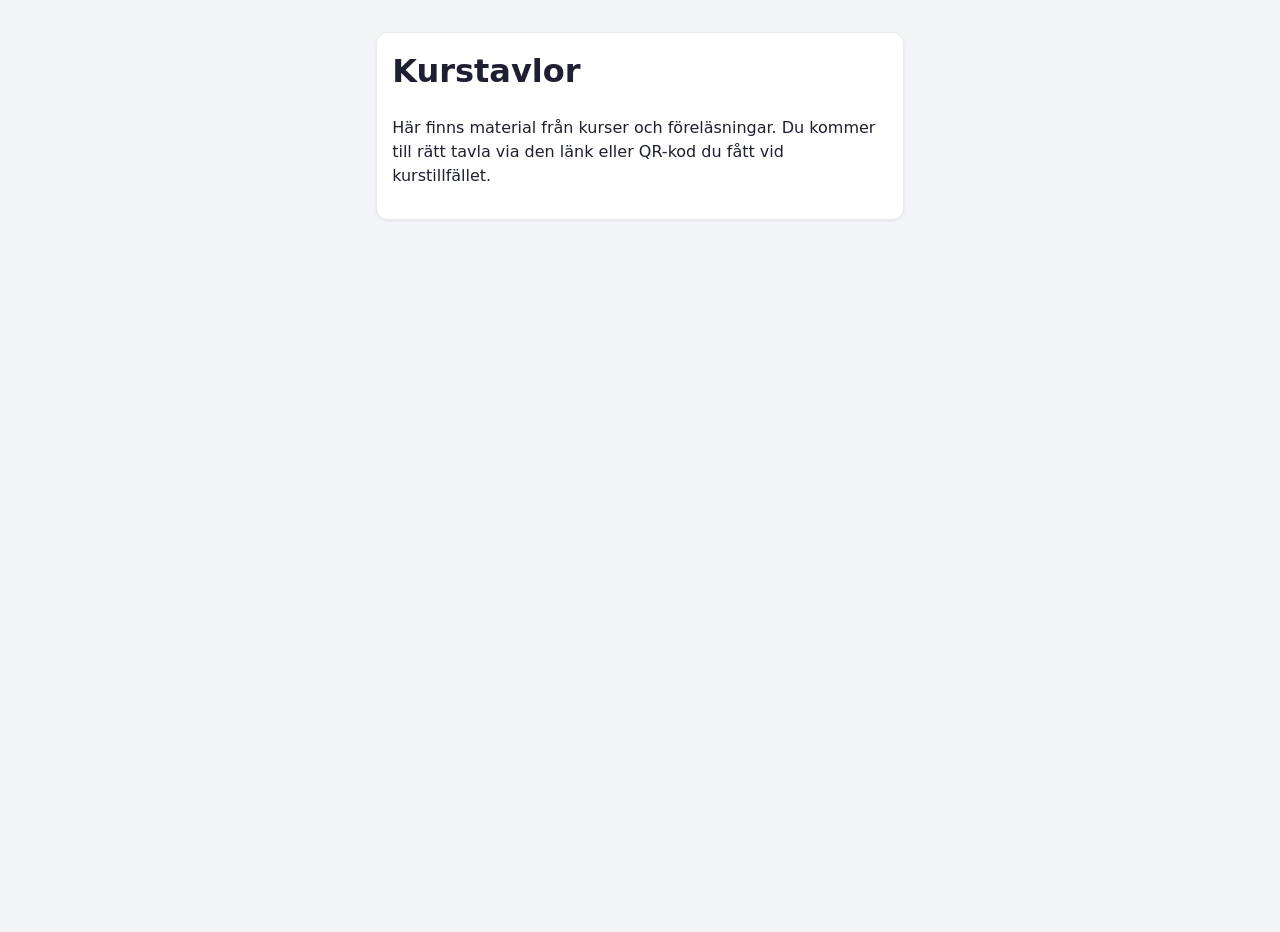
==== index.html @ be794265 "Add files via upload" ====
<!doctype html>
<html lang="sv">
<head>
  <meta charset="utf-8">
  <meta name="viewport" content="width=device-width, initial-scale=1">
  <meta name="robots" content="noindex, nofollow">
  <title>Kurstavlor</title>
  <link rel="stylesheet" href="/mall/tavla.css">
</head>
<body data-profil="neutral">
  <main class="kt-arkiv">
    <div class="post"><div class="post-kropp">
      <h1 style="margin-top:0">Kurstavlor</h1>
      <p>Här finns material från kurser och föreläsningar. Du kommer till rätt tavla via den länk eller QR-kod du fått vid kurstillfället.</p>
    </div></div>
  </main>
</body>
</html>
---- mall/tavla.css ----
/*
  Kurstavlor: gemensamt utseende
  Profilernas färger och typsnitt ligger överst (sök på data-profil).
*/

/* ---------- Profiler ---------- */

:root,
[data-profil="sb"] {
  --typsnitt: "Avenir Next", Avenir, "Segoe UI", "Helvetica Neue", Arial, sans-serif;
  --sida-bg: #f6ecdc;
  --sida-monster: radial-gradient(rgba(0, 0, 0, 0.045) 1px, transparent 1.2px) 0 0 / 18px 18px;
  --huvud-bg: #000;
  --huvud-text: #f6ecdc;
  --huvud-svag: rgba(246, 236, 220, 0.75);
  --text: #111;
  --text-svag: #5a5248;
  --kort-bg: #fff;
  --kort-kant: rgba(0, 0, 0, 0.08);
  --lank: #b5321b;
  --accent: #fd624a;
  --accent-pa: #000;
  --accent-ljus: #ffe9e4;
  --farg0: #fd624a;
  --farg1: #fdb12d;
  --farg2: #f7549b;
  --farg3: #3ad342;
  --farg4: #0098fa;
}

/* GR: Arial. Färgerna är provisoriska tills GR:s profilfärger finns. */
[data-profil="gr"] {
  --typsnitt: Arial, "Helvetica Neue", Helvetica, sans-serif;
  --sida-bg: #eef1f4;
  --sida-monster: none;
  --huvud-bg: #ffffff;
  --huvud-text: #1b2a3a;
  --huvud-svag: #4d5b6a;
  --text: #1b2a3a;
  --text-svag: #4d5b6a;
  --kort-bg: #fff;
  --kort-kant: rgba(27, 42, 58, 0.1);
  --lank: #00548f;
  --accent: #00548f;
  --accent-pa: #fff;
  --accent-ljus: #e3eef7;
  --farg0: #00548f;
  --farg1: #2b8cc4;
  --farg2: #00857c;
  --farg3: #6a5aa8;
  --farg4: #4d5b6a;
}

/* Neutral: lugn och ljus, inspirerad av Valet. Justeras när skärmdump finns. */
[data-profil="neutral"] {
  --typsnitt: system-ui, -apple-system, "Segoe UI", Roboto, Arial, sans-serif;
  --sida-bg: #f3f4f8;
  --sida-monster: none;
  --huvud-bg: #24264a;
  --huvud-text: #fff;
  --huvud-svag: rgba(255, 255, 255, 0.72);
  --text: #1d1f33;
  --text-svag: #555a73;
  --kort-bg: #fff;
  --kort-kant: rgba(29, 31, 51, 0.09);
  --lank: #4646c8;
  --accent: #5b5bd6;
  --accent-pa: #fff;
  --accent-ljus: #ececfb;
  --farg0: #5b5bd6;
  --farg1: #2fa6a0;
  --farg2: #e0767a;
  --farg3: #e2a63b;
  --farg4: #8a8fa8;
}

/* ---------- Grund ---------- */

[hidden] { display: none !important; }

*,
*::before,
*::after { box-sizing: border-box; }

html { -webkit-text-size-adjust: 100%; }

body {
  margin: 0;
  font-family: var(--typsnitt);
  color: var(--text);
  background: var(--sida-monster), var(--sida-bg);
  background-attachment: fixed;
  line-height: 1.5;
  min-height: 100vh;
}

a { color: var(--lank); }
a:focus-visible,
button:focus-visible { outline: 3px solid var(--accent); outline-offset: 2px; }

.ikon { width: 1.15em; height: 1.15em; fill: none; stroke: currentColor; stroke-width: 1.8; stroke-linecap: round; stroke-linejoin: round; flex: none; }

.kt-fel { padding: 2rem; font-size: 1.1rem; }

/* ---------- Sidhuvud ---------- */

.kt-huvud {
  display: flex;
  align-items: center;
  gap: 1.25rem 2rem;
  flex-wrap: wrap;
  padding: 1.1rem clamp(1rem, 3vw, 2.25rem);
  background: var(--huvud-bg);
  color: var(--huvud-text);
  border-bottom: 4px solid var(--accent);
}
.kt-logga img { display: block; height: 46px; width: auto; background: #fff; padding: 6px 10px; border-radius: 8px; }
.kt-logga-text { font-weight: 700; font-size: 1.05rem; }
.kt-titel { flex: 1 1 320px; min-width: 0; }
.kt-titel h1 { margin: 0; font-size: clamp(1.4rem, 2.6vw, 2rem); line-height: 1.2; font-weight: 800; }
.kt-underrubrik { margin: 0.2rem 0 0; color: var(--huvud-svag); font-size: 1.02rem; }
.kt-verktyg { display: flex; gap: 0.5rem; flex-wrap: wrap; }
.kt-utskrift-adress { display: none; }

[data-profil="gr"] .kt-logga img { background: transparent; padding: 0; }

/* ---------- Knappar ---------- */

.kt-knapp {
  display: inline-flex;
  align-items: center;
  gap: 0.45rem;
  font: inherit;
  font-size: 0.95rem;
  font-weight: 600;
  padding: 0.55rem 0.95rem;
  border-radius: 999px;
  border: 2px solid var(--accent);
  background: var(--accent);
  color: var(--accent-pa);
  cursor: pointer;
}
.kt-knapp.sekundar { background: transparent; color: var(--text); }
.kt-knapp.ljus { background: transparent; color: var(--huvud-text); border-color: currentColor; }
.kt-knapp.ljus:hover { background: rgba(127, 127, 127, 0.18); }

/* ---------- Kolumner ---------- */

.kt-kolumner {
  display: flex;
  align-items: flex-start;
  gap: 1rem;
  padding: 1.25rem clamp(1rem, 3vw, 2.25rem) 2.5rem;
  overflow-x: auto;
  scroll-snap-type: x proximity;
  scroll-padding-inline: clamp(1rem, 3vw, 2.25rem);
}

.kolumn {
  flex: 0 0 300px;
  width: 300px;
  scroll-snap-align: start;
}

.kolumn-rubrik { margin: 0 0 0.75rem; font-size: 1.05rem; }
.kolumn-rubrik button {
  all: unset;
  box-sizing: border-box;
  display: flex;
  justify-content: space-between;
  align-items: center;
  gap: 0.5rem;
  width: 100%;
  padding: 0.6rem 0.85rem;
  background: var(--kort-bg);
  border-radius: 10px;
  border-top: 5px solid var(--text);
  box-shadow: 0 1px 2px rgba(0, 0, 0, 0.06);
  font-weight: 800;
  line-height: 1.3;
}
.kolumn-farg0 .kolumn-rubrik button { border-top-color: var(--farg0); }
.kolumn-farg1 .kolumn-rubrik button { border-top-color: var(--farg1); }
.kolumn-farg2 .kolumn-rubrik button { border-top-color: var(--farg2); }
.kolumn-farg3 .kolumn-rubrik button { border-top-color: var(--farg3); }
.kolumn-farg4 .kolumn-rubrik button { border-top-color: var(--farg4); }
.kolumn-antal { display: none; }

.kolumn-intro {
  font-size: 0.93rem;
  color: var(--text-svag);
  padding: 0 0.35rem 0.6rem;
}
.kolumn-intro p { margin: 0 0 0.5rem; }

/* ---------- Poster ---------- */

.post {
  background: var(--kort-bg);
  border: 1px solid var(--kort-kant);
  border-radius: 12px;
  box-shadow: 0 1px 3px rgba(0, 0, 0, 0.06);
  margin-bottom: 0.85rem;
  overflow: hidden;
}
.post-kropp { padding: 0.85rem 0.95rem 0.95rem; }

.post-bild { display: block; position: relative; background: #ddd; }
.post-bild img { display: block; width: 100%; max-height: 240px; object-fit: cover; }
.post-bild.yt img { aspect-ratio: 16 / 9; }
.post-play {
  position: absolute; inset: 0; display: grid; place-items: center; color: #fff;
}
.post-play .ikon { width: 54px; height: 54px; filter: drop-shadow(0 1px 4px rgba(0, 0, 0, 0.6)); stroke-width: 1.4; }

.post-portratt { display: block; width: 100%; aspect-ratio: 4 / 3; object-fit: cover; }

.post-typ {
  display: flex; align-items: center; gap: 0.4rem;
  font-size: 0.8rem; font-weight: 600; letter-spacing: 0.01em;
  color: var(--text-svag);
  margin-bottom: 0.35rem;
}
.post-rubrik { margin: 0 0 0.35rem; font-size: 1.05rem; line-height: 1.3; }
.post-rubrik a { color: inherit; text-decoration: none; }
.post-rubrik a:hover { text-decoration: underline; }

.posttext { font-size: 0.95rem; overflow-wrap: anywhere; }
.posttext p { margin: 0 0 0.6rem; }
.posttext p:last-child { margin-bottom: 0; }
.posttext.begransad { max-height: 10.5em; overflow: hidden; }
.posttext.begransad.har-mer {
  -webkit-mask-image: linear-gradient(#000 65%, transparent);
  mask-image: linear-gradient(#000 65%, transparent);
}
.fall-ut {
  font: inherit; font-size: 0.88rem; font-weight: 700;
  background: none; border: 0; padding: 0.3rem 0; margin-top: 0.15rem;
  color: var(--lank); cursor: pointer;
}

.post-knapp {
  display: inline-flex; align-items: center; gap: 0.35rem;
  margin-top: 0.7rem;
  font-size: 0.9rem; font-weight: 700;
  text-decoration: none;
}
.post-knapp:hover { text-decoration: underline; }

.post.framhavd { border: 3px solid var(--accent); box-shadow: 0 4px 14px rgba(0, 0, 0, 0.1); }
.post.framhavd .post-kropp { padding: 1.05rem 1.1rem 1.15rem; }
.post.framhavd .post-rubrik { font-size: 1.3rem; }
.post.framhavd .post-knapp {
  background: var(--accent); color: var(--accent-pa);
  padding: 0.5rem 0.9rem; border-radius: 999px;
}

.post-kontakt p { margin: 0; font-size: 0.95rem; }
.kontakt-logga { display: block; max-width: 180px; height: auto; margin-bottom: 0.75rem; }

.kt-banner {
  margin: 1rem clamp(1rem, 3vw, 2.25rem) 0;
  padding: 0.7rem 1rem;
  border-radius: 8px;
  background: var(--accent-ljus);
  border: 1px solid var(--accent);
}
.kt-arkiv { max-width: 560px; margin: 2rem auto; padding: 0 1rem; }
.kt-arkiv h2 { margin-top: 0; }

/* ---------- Dela-dialogen ---------- */

.kt-dialog {
  border: 0; border-radius: 14px; padding: 1.4rem 1.5rem;
  width: min(440px, calc(100vw - 2rem));
  color: #111; background: #fff;
  font-family: var(--typsnitt);
  box-shadow: 0 12px 40px rgba(0, 0, 0, 0.3);
}
.kt-dialog::backdrop { background: rgba(0, 0, 0, 0.45); }
.kt-dialog h2 { margin: 0 0 1rem; font-size: 1.25rem; }
.kt-etikett { display: block; font-size: 0.85rem; font-weight: 700; margin-bottom: 0.3rem; }
.kt-rad { display: flex; gap: 0.5rem; align-items: center; flex-wrap: wrap; }
.kt-rad input { flex: 1 1 200px; font: inherit; font-size: 0.9rem; padding: 0.5rem 0.6rem; border: 1px solid #bbb; border-radius: 8px; min-width: 0; }
.kt-qr { margin: 1rem auto; width: 220px; }
.kt-qr svg { display: block; width: 100%; height: auto; }
.kt-rad-knappar { justify-content: center; }
.kt-rad-slut { justify-content: flex-end; margin-top: 1rem; }
.kt-dialog .kt-knapp.sekundar { color: #111; }

/* ---------- Mobil ---------- */

@media (max-width: 720px) {
  .kt-huvud { padding: 1rem; gap: 0.8rem; }
  .kt-logga img { height: 38px; }
  .kt-verktyg { width: 100%; }
  .kt-verktyg .kt-knapp { flex: 1; justify-content: center; }

  .kt-kolumner { display: block; padding: 1rem 0.75rem 2rem; overflow: visible; }
  .kolumn { width: auto; margin-bottom: 0.6rem; }
  .kolumn-rubrik { margin-bottom: 0.5rem; }
  .kolumn-rubrik button { cursor: pointer; padding: 0.85rem 1rem; }
  .kolumn-rubrik button::after {
    content: ""; width: 0.55em; height: 0.55em; flex: none;
    border-right: 2.5px solid currentColor; border-bottom: 2.5px solid currentColor;
    transform: rotate(45deg) translateY(-2px); transition: transform 0.15s;
  }
  .kolumn.oppen .kolumn-rubrik button::after { transform: rotate(-135deg) translateY(-2px); }
  .kolumn-antal {
    display: inline-block; margin-left: auto; font-size: 0.8rem; font-weight: 700;
    background: var(--sida-bg); border-radius: 999px; padding: 0.1rem 0.55rem;
  }
  .kolumn:not(.oppen) .kolumn-innehall { display: none; }
  .post-bild img { max-height: 200px; }
}

@media (min-width: 721px) {
  .kolumn-rubrik button { pointer-events: none; }
}

/* ---------- Utskrift / Spara som PDF ---------- */

@media print {
  @page { margin: 14mm; }
  body { background: #fff !important; color: #000; font-size: 10.5pt; }
  .kt-huvud { background: #fff !important; color: #000 !important; border-bottom: 2px solid #000; padding: 0 0 8pt; }
  .kt-underrubrik { color: #333 !important; }
  .kt-verktyg, .fall-ut, .post-play, .kt-banner { display: none !important; }
  .kt-utskrift-adress { display: block; width: 100%; margin: 0; font-size: 9pt; color: #333; }
  .kt-logga img { height: 34px; padding: 0; }
  .kt-kolumner { display: block; padding: 8pt 0 0; overflow: visible; }
  .kolumn { width: auto; margin-bottom: 12pt; break-inside: auto; }
  .kolumn-innehall { display: block !important; }
  .kolumn-rubrik { break-after: avoid; margin-bottom: 6pt; font-size: 13pt; }
  .kolumn-rubrik button { box-shadow: none; padding: 0 0 2pt; border-top: 0; border-bottom: 2px solid #000; border-radius: 0; }
  .kolumn-rubrik button::after, .kolumn-antal { display: none !important; }
  .post { break-inside: avoid; box-shadow: none; border: 1px solid #ccc; border-radius: 4px; margin-bottom: 6pt; }
  .post.framhavd { border: 2px solid #000; }
  .post-bild, .post-portratt { display: none; }
  .post-kropp { padding: 6pt 8pt; }
  .posttext.begransad { max-height: none; overflow: visible; -webkit-mask-image: none; mask-image: none; }
  .post-knapp { background: none !important; color: #000 !important; padding: 0 !important; margin-top: 4pt; font-weight: 400; font-size: 9pt; }
  .post-knapp .ikon { display: none; }
  .post-knapp[data-utskrift]::after { content: " " attr(data-utskrift); word-break: break-all; }
  .posttext a[data-utskrift]::after { content: ""; }
  a { color: #000; }
}
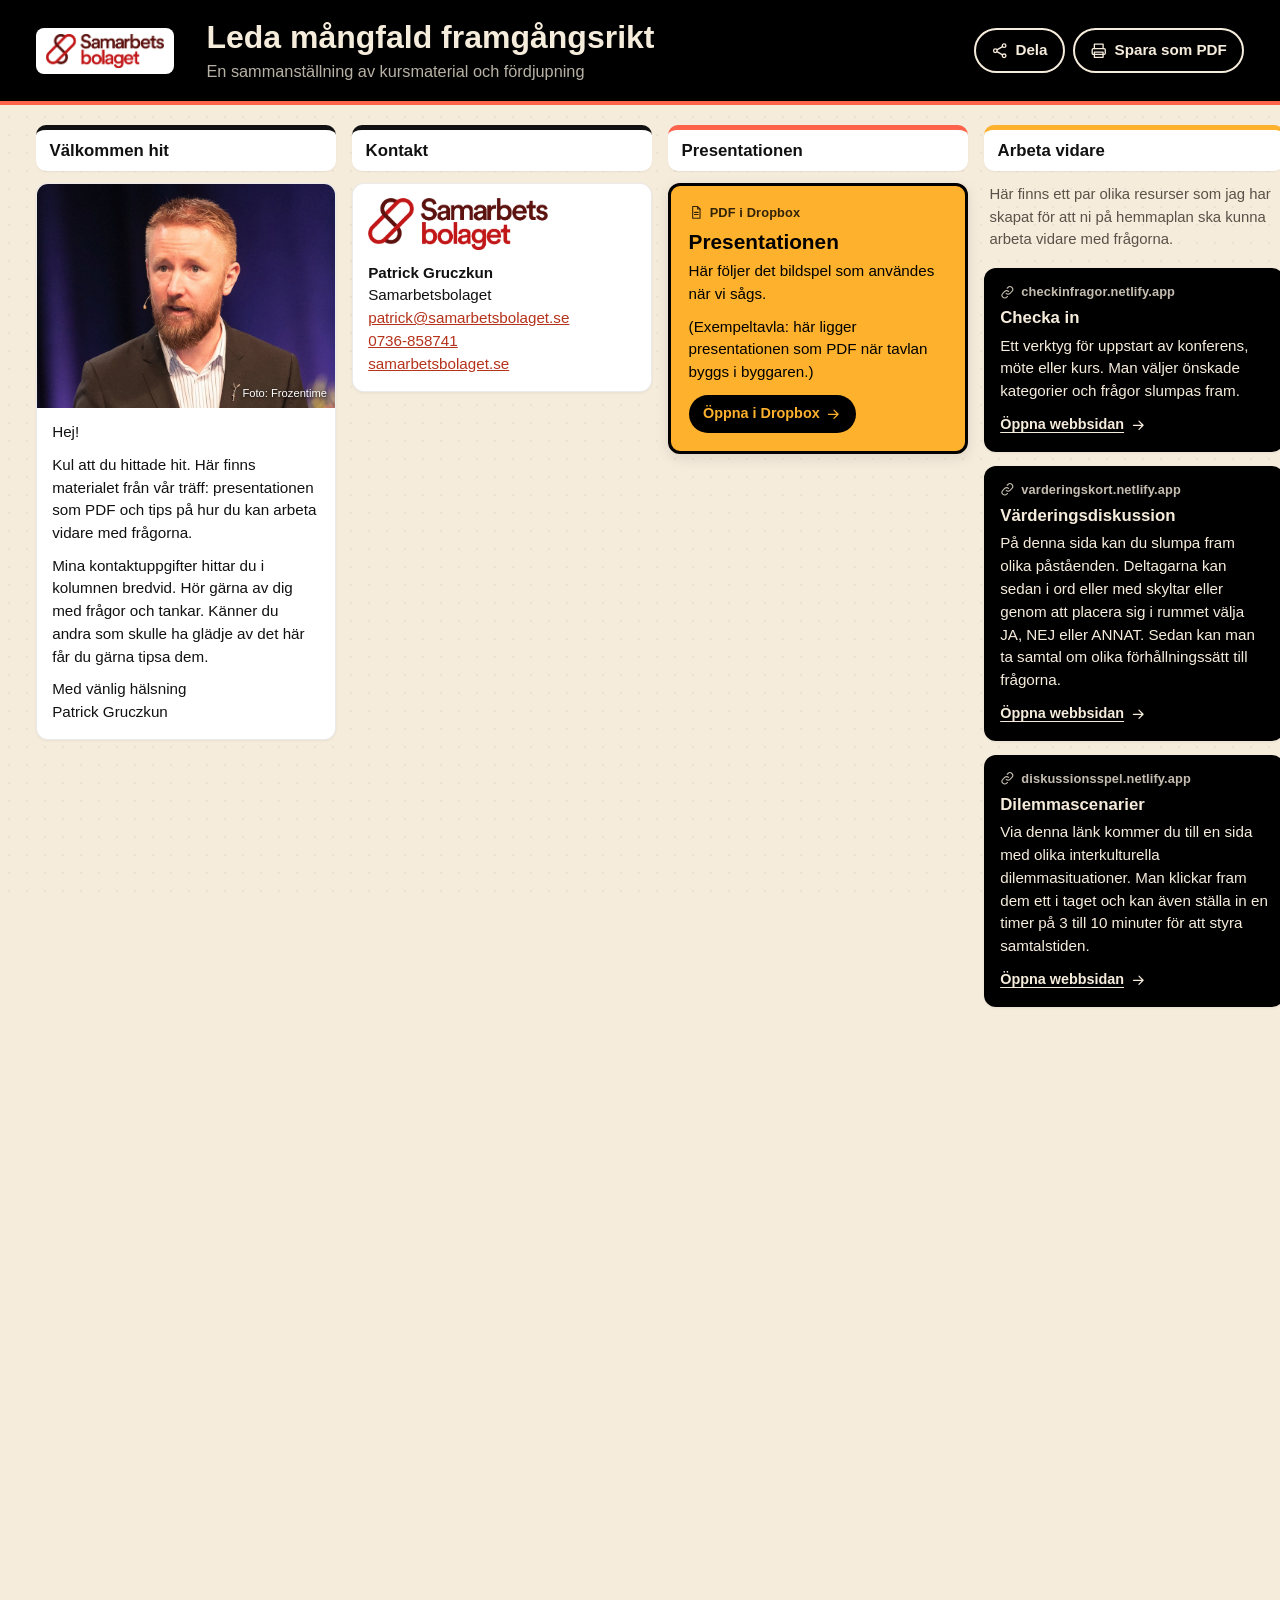
==== commit 87ebc497: "Add files via upload" ====
--- a/index.html
+++ b/index.html
@@ -4,15 +4,14 @@
   <meta charset="utf-8">
   <meta name="viewport" content="width=device-width, initial-scale=1">
   <meta name="robots" content="noindex, nofollow">
-  <title>Kurstavlor</title>
+  <title>Kurstavla</title>
   <link rel="stylesheet" href="/mall/tavla.css">
 </head>
-<body data-profil="neutral">
-  <main class="kt-arkiv">
-    <div class="post"><div class="post-kropp">
-      <h1 style="margin-top:0">Kurstavlor</h1>
-      <p>Här finns material från kurser och föreläsningar. Du kommer till rätt tavla via den länk eller QR-kod du fått vid kurstillfället.</p>
-    </div></div>
-  </main>
+<body>
+  <div id="tavla"></div>
+  <script src="/mall/profiler.js"></script>
+  <script src="/mall/bibliotek/qrcode.min.js"></script>
+  <script src="/mall/tavla.js"></script>
+  <script>Kurstavla.starta();</script>
 </body>
 </html>
--- a/mall/tavla.css
+++ b/mall/tavla.css
@@ -26,6 +26,8 @@
   --farg2: #f7549b;
   --farg3: #3ad342;
   --farg4: #0098fa;
+  --farg0-pa: #000; --farg1-pa: #000; --farg2-pa: #000; --farg3-pa: #000; --farg4-pa: #000;
+  --mork: #000; --mork-pa: #f6ecdc;
 }
 
 /* GR: Arial. Färgerna är provisoriska tills GR:s profilfärger finns. */
@@ -45,10 +47,12 @@
   --accent-pa: #fff;
   --accent-ljus: #e3eef7;
   --farg0: #00548f;
-  --farg1: #2b8cc4;
+  --farg1: #1f6fa3;
   --farg2: #00857c;
   --farg3: #6a5aa8;
   --farg4: #4d5b6a;
+  --farg0-pa: #fff; --farg1-pa: #fff; --farg2-pa: #fff; --farg3-pa: #fff; --farg4-pa: #fff;
+  --mork: #1b2a3a; --mork-pa: #fff;
 }
 
 /* Neutral: lugn och ljus, inspirerad av Valet. Justeras när skärmdump finns. */
@@ -72,6 +76,8 @@
   --farg2: #e0767a;
   --farg3: #e2a63b;
   --farg4: #8a8fa8;
+  --farg0-pa: #fff; --farg1-pa: #000; --farg2-pa: #000; --farg3-pa: #000; --farg4-pa: #000;
+  --mork: #24264a; --mork-pa: #fff;
 }
 
 /* ---------- Grund ---------- */
@@ -213,7 +219,12 @@
 }
 .post-play .ikon { width: 54px; height: 54px; filter: drop-shadow(0 1px 4px rgba(0, 0, 0, 0.6)); stroke-width: 1.4; }
 
-.post-portratt { display: block; width: 100%; aspect-ratio: 4 / 3; object-fit: cover; }
+.post-portratt { position: relative; margin: 0; }
+.post-portratt img { display: block; width: 100%; aspect-ratio: 4 / 3; object-fit: cover; object-position: 50% 30%; }
+.post-portratt figcaption {
+  position: absolute; right: 0.5rem; bottom: 0.4rem;
+  font-size: 0.7rem; color: #fff; text-shadow: 0 1px 3px rgba(0, 0, 0, 0.8);
+}
 
 .post-typ {
   display: flex; align-items: center; gap: 0.4rem;
@@ -234,13 +245,20 @@
   mask-image: linear-gradient(#000 65%, transparent);
 }
 .fall-ut {
+  display: flex; align-items: center; gap: 0.4rem;
   font: inherit; font-size: 0.88rem; font-weight: 700;
-  background: none; border: 0; padding: 0.3rem 0; margin-top: 0.15rem;
+  background: none; border: 0; padding: 0.35rem 0; margin-top: 0.2rem;
   color: var(--lank); cursor: pointer;
 }
+.fall-ut::after {
+  content: ""; width: 0.45em; height: 0.45em;
+  border-right: 2px solid currentColor; border-bottom: 2px solid currentColor;
+  transform: rotate(45deg) translateY(-2px);
+}
+.posttext.utfalld + .fall-ut::after { transform: rotate(-135deg) translateY(-1px); }
 
 .post-knapp {
-  display: inline-flex; align-items: center; gap: 0.35rem;
+  display: flex; width: fit-content; align-items: center; gap: 0.35rem;
   margin-top: 0.7rem;
   font-size: 0.9rem; font-weight: 700;
   text-decoration: none;
@@ -254,6 +272,19 @@
   background: var(--accent); color: var(--accent-pa);
   padding: 0.5rem 0.9rem; border-radius: 999px;
 }
+
+/* Rutor med bakgrundsfärg */
+.post[data-farg="f0"] { --pf-bg: var(--farg0); --pf-text: var(--farg0-pa); }
+.post[data-farg="f1"] { --pf-bg: var(--farg1); --pf-text: var(--farg1-pa); }
+.post[data-farg="f2"] { --pf-bg: var(--farg2); --pf-text: var(--farg2-pa); }
+.post[data-farg="f3"] { --pf-bg: var(--farg3); --pf-text: var(--farg3-pa); }
+.post[data-farg="f4"] { --pf-bg: var(--farg4); --pf-text: var(--farg4-pa); }
+.post[data-farg="mork"] { --pf-bg: var(--mork); --pf-text: var(--mork-pa); }
+.post[data-farg] { background: var(--pf-bg); color: var(--pf-text); border-color: transparent; --lank: var(--pf-text); }
+.post[data-farg] .post-typ { color: inherit; opacity: 0.8; }
+.post[data-farg] .post-knapp, .post[data-farg] .fall-ut { color: inherit; text-decoration: underline; text-underline-offset: 3px; }
+.post[data-farg].framhavd { border-color: var(--pf-text); }
+.post[data-farg].framhavd .post-knapp { background: var(--pf-text); color: var(--pf-bg); text-decoration: none; }
 
 .post-kontakt p { margin: 0; font-size: 0.95rem; }
 .kontakt-logga { display: block; max-width: 180px; height: auto; margin-bottom: 0.75rem; }
@@ -335,6 +366,7 @@
   .kolumn-rubrik button { box-shadow: none; padding: 0 0 2pt; border-top: 0; border-bottom: 2px solid #000; border-radius: 0; }
   .kolumn-rubrik button::after, .kolumn-antal { display: none !important; }
   .post { break-inside: avoid; box-shadow: none; border: 1px solid #ccc; border-radius: 4px; margin-bottom: 6pt; }
+  .post[data-farg] { background: #fff !important; color: #000 !important; border-left: 6px solid var(--pf-bg); }
   .post.framhavd { border: 2px solid #000; }
   .post-bild, .post-portratt { display: none; }
   .post-kropp { padding: 6pt 8pt; }
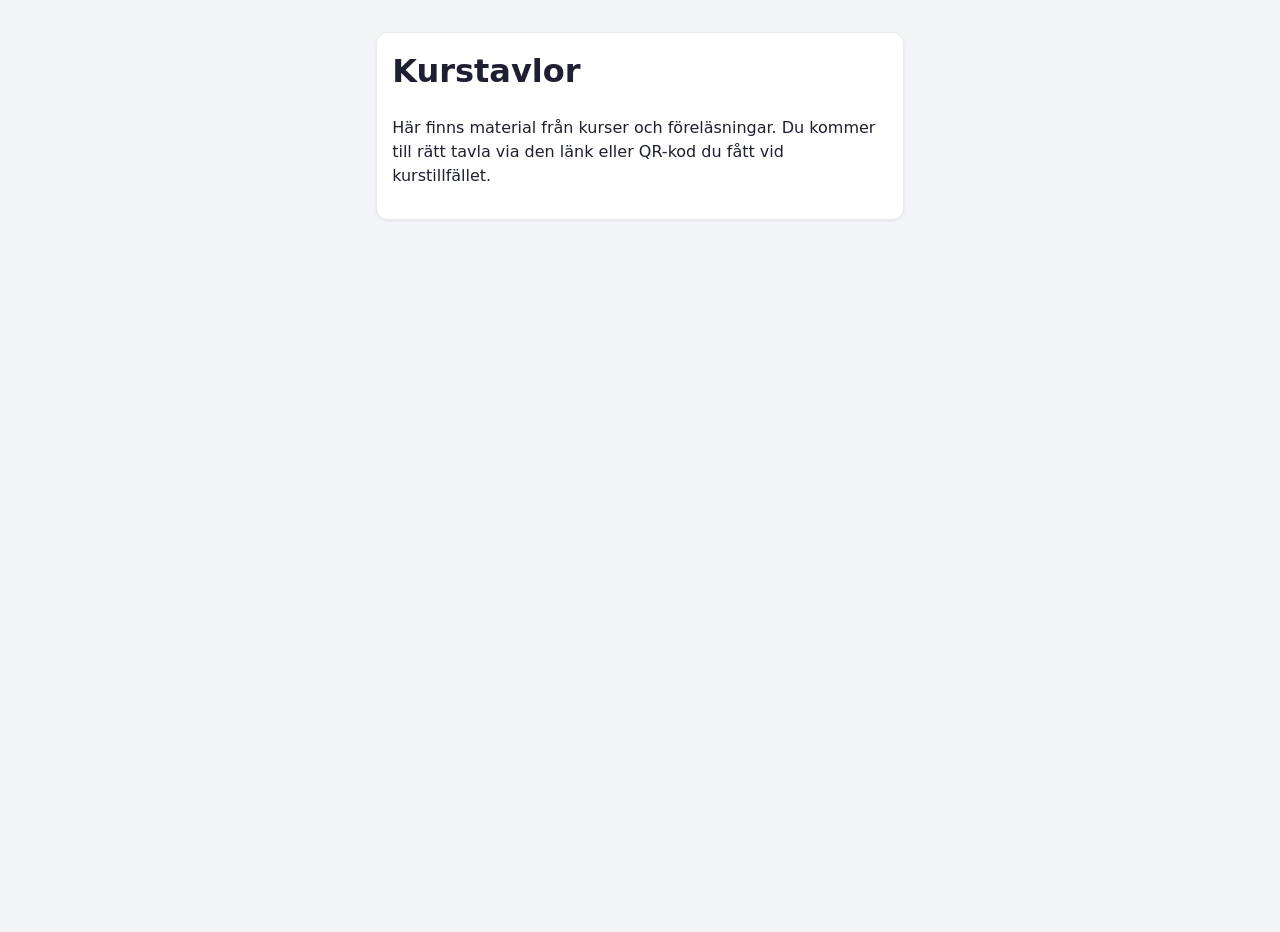
==== commit 427ef753: "Add files via upload" ====
--- a/index.html
+++ b/index.html
@@ -4,14 +4,15 @@
   <meta charset="utf-8">
   <meta name="viewport" content="width=device-width, initial-scale=1">
   <meta name="robots" content="noindex, nofollow">
-  <title>Kurstavla</title>
+  <title>Kurstavlor</title>
   <link rel="stylesheet" href="/mall/tavla.css">
 </head>
-<body>
-  <div id="tavla"></div>
-  <script src="/mall/profiler.js"></script>
-  <script src="/mall/bibliotek/qrcode.min.js"></script>
-  <script src="/mall/tavla.js"></script>
-  <script>Kurstavla.starta();</script>
+<body data-profil="neutral">
+  <main class="kt-arkiv">
+    <div class="post"><div class="post-kropp">
+      <h1 style="margin-top:0">Kurstavlor</h1>
+      <p>Här finns material från kurser och föreläsningar. Du kommer till rätt tavla via den länk eller QR-kod du fått vid kurstillfället.</p>
+    </div></div>
+  </main>
 </body>
 </html>
